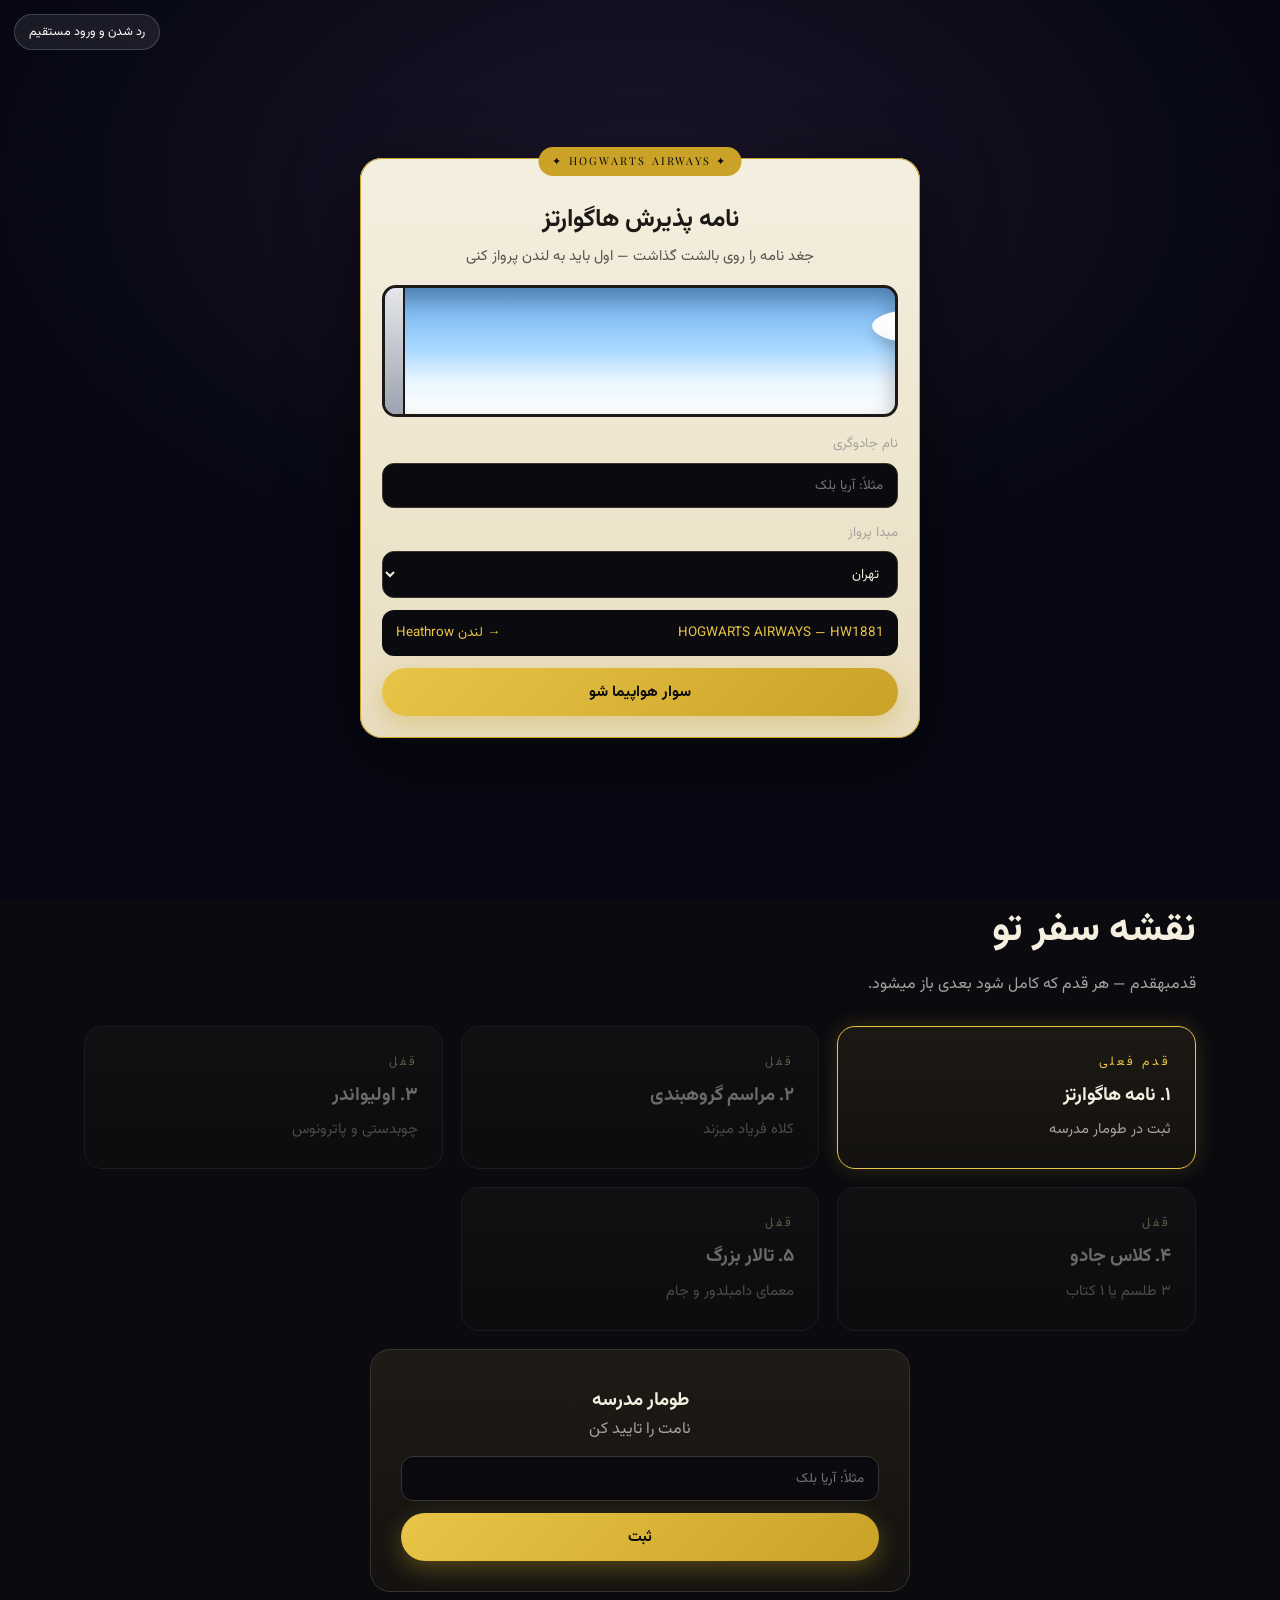
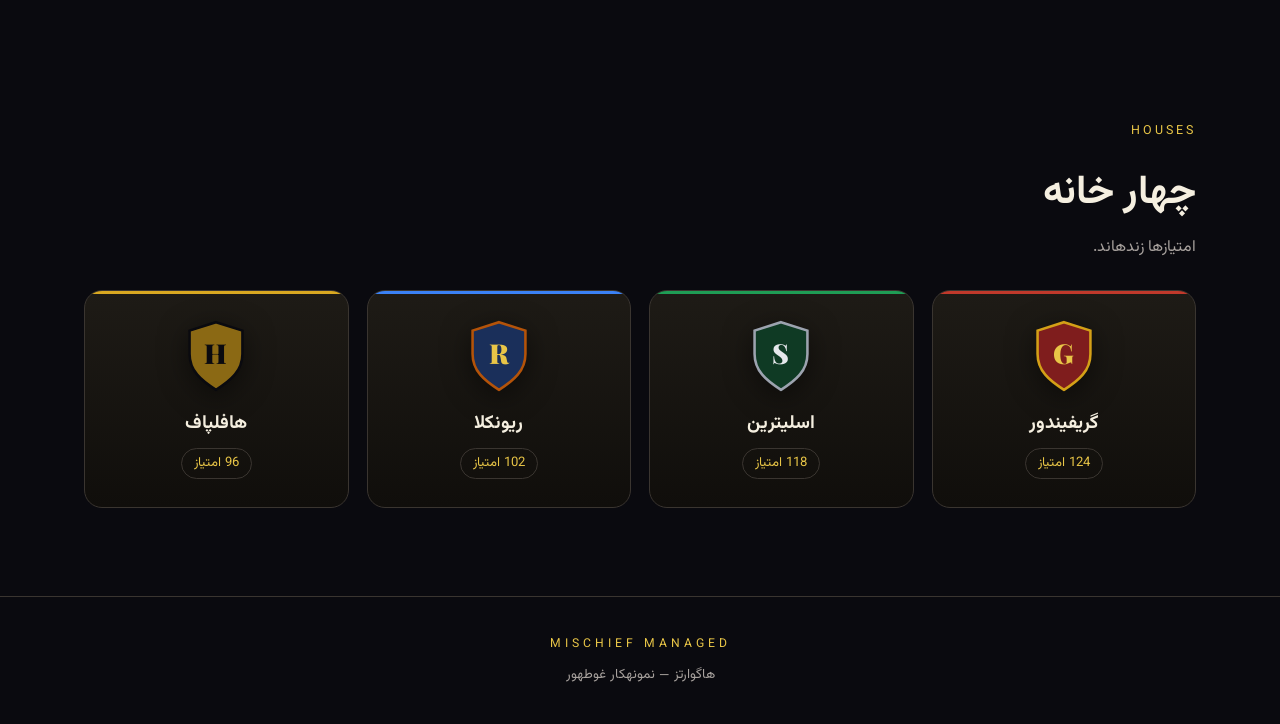
==== index.html @ 1b571aa5 "rebuild from scratch: immersive Hogwarts GSAP cinematic" ====
<!DOCTYPE html>
<html lang="fa" dir="rtl">
<head>
<meta charset="UTF-8">
<meta name="viewport" content="width=device-width, initial-scale=1.0">
<title>هاگوارتز — مدرسه جادوگری آنلاین</title>
<meta name="description" content="از هواپیما تا تالار بزرگ — وارد هاگوارتز شو">
<link rel="stylesheet" href="assets/style.css">
<link rel="preconnect" href="https://fonts.googleapis.com">
<link href="https://fonts.googleapis.com/css2?family=Playfair+Display:wght@500;700;900&family=Vazirmatn:wght@300;400;700;900&display=swap" rel="stylesheet">
<script src="https://cdnjs.cloudflare.com/ajax/libs/gsap/3.12.5/gsap.min.js"></script>
<style>
#onboard{position:fixed;inset:0;z-index:120;background:radial-gradient(ellipse 80% 70% at 50% 20%,#1A1528 0%,#070814 62%);display:flex;align-items:center;justify-content:center;padding:20px;overflow:hidden}
#onboard.done{pointer-events:none}
.scene{display:none;max-width:560px;width:100%;text-align:center}
.scene.on{display:block}
.ticket{position:relative;background:linear-gradient(180deg,#F5EFE0 0%,#E8DDC0 100%);color:#1C1917;border-radius:22px;padding:28px 22px 22px;box-shadow:0 24px 70px rgba(0,0,0,.55),0 0 0 1px #C9A227 inset,0 1px 0 rgba(255,255,255,.6) inset}
.ticket:before{content:'✦ HOGWARTS AIRWAYS ✦';position:absolute;top:-11px;left:50%;transform:translateX(-50%);background:#C9A227;color:#0A0A0F;font-size:.68rem;letter-spacing:2.2px;padding:4px 14px;border-radius:999px;font-family:'Playfair Display',serif;white-space:nowrap}
.scene h2{font-size:1.55rem;color:#1C1917;margin:6px 0 4px;text-align:center}
.scene .sub{color:#57534E;font-size:.92rem;text-align:center;margin-bottom:14px}
.vis-stage{height:132px;border-radius:14px;border:3px solid #1C1917;position:relative;overflow:hidden;margin:14px 0;background:#0A0A0F;box-shadow:inset 0 10px 22px rgba(0,0,0,.28)}
.plane .vis-stage{background:linear-gradient(180deg,#6AA9E9 0%,#A8D8FF 48%,#EAF6FF 74%,#fff 100%)}
.plane .vis-stage:before{content:'';position:absolute;left:0;top:0;bottom:0;width:18px;background:linear-gradient(180deg,#E5E7EB,#9CA3AF);border-right:2px solid #1C1917;z-index:2}
.cloud{position:absolute;background:radial-gradient(ellipse at 30% 28%,#fff 0%,#F9FAFB 58%,#E5E7EB 100%);border-radius:50%;box-shadow:0 6px 14px rgba(0,0,0,.14)}
.london .vis-stage{background:linear-gradient(180deg,#6B7280 0%,#9CA3AF 38%,#4B5563 68%,#1F2937 100%)}
.bigsil{position:absolute;bottom:0;left:50%;transform:translateX(-50%);width:92px;height:78px;background:#1C1917;clip-path:polygon(42% 0,58% 0,58% 28%,72% 28%,72% 100%,28% 100%,28% 28%,42% 28%);opacity:.92}
.street{position:absolute;bottom:0;left:0;right:0;height:18px;background:linear-gradient(90deg,#111827 0 22px,#1F2937 22px 24px);background-size:24px 100%;opacity:.9}
.wall .vis-stage{background:repeating-linear-gradient(0deg,transparent 0 18px,rgba(0,0,0,.16) 18px 20px),repeating-linear-gradient(90deg,#C9A47A 0 38px,#A67C52 38px 40px),linear-gradient(180deg,#8B5A2B,#5A3315)}
.wall .vis-stage:before{content:'PLATFORM 9¾';position:absolute;top:9px;left:50%;transform:translateX(-50%);background:#0A0A0F;color:#E8C547;font-size:.62rem;letter-spacing:2px;padding:3px 10px;border-radius:6px;font-family:'Playfair Display',serif;z-index:2;border:1px solid #3A3530}
.trolley{position:absolute;top:50%;left:28%;transform:translate(-50%,-50%);filter:drop-shadow(0 8px 12px rgba(0,0,0,.35))}
.train .vis-stage{background:linear-gradient(180deg,#A8C49A 0%,#6AA85A 32%,#2D5016 66%,#0F1F0A 100%)}
.train .vis-stage:after{content:'';position:absolute;inset:0;background:linear-gradient(90deg,transparent 0%,rgba(255,255,255,.07) 50%,transparent 100%);background-size:200% 100%;opacity:0}
.lake .vis-stage{background:linear-gradient(180deg,#0B1220 0%,#123055 48%,#050814 100%);display:flex;align-items:end;justify-content:center;padding-bottom:18px}
.castle{font-family:'Playfair Display',serif;letter-spacing:6px;color:#E8C547;text-shadow:0 0 14px #E8C547,0 0 30px rgba(232,197,71,.45);font-size:1.18rem;position:relative;z-index:1}
#skip{position:absolute;top:14px;left:14px;z-index:3;background:rgba(255,255,255,.08);border:1px solid rgba(255,255,255,.18);color:#fff;border-radius:999px;padding:7px 14px;font-family:inherit;font-size:.78rem;cursor:pointer;backdrop-filter:blur(8px)}
.spark{position:absolute;width:5px;height:5px;background:radial-gradient(circle,#fff 0%,#E8C547 55%,transparent 75%);border-radius:50%;pointer-events:none;box-shadow:0 0 10px #E8C547}
.lantern{position:absolute;width:7px;height:11px;background:radial-gradient(ellipse at 50% 28%,#FFF7CC,#E8C547);border-radius:4px;box-shadow:0 0 10px #E8C547,0 0 18px rgba(232,197,71,.6)}
</style>
</head>
<body>
<canvas id="stars"></canvas>
<nav>
<a class="brand" href="index.html"><svg width="20" height="20" viewBox="0 0 24 24"><path fill="#E8C547" d="M13 2 4 14h6l-1 8 9-12h-6l1-8z"/></svg>هاگوارتز</a>
<div class="navlinks">
<a href="index.html" class="on keep">تالار</a><a href="sorting.html">گروهبندی</a><a href="wand.html">چوبدستی</a><a href="characters.html">شخصیتها</a><a href="spells.html">طلسمها</a><a href="books.html">کتابها</a><a href="greathall.html">جام</a><a href="events.html">رویدادها</a>
<span id="meBadge"></span>
</div>
</nav>

<div id="onboard">
<button id="skip">رد شدن و ورود مستقیم</button>

<div class="scene on plane" id="s0">
<div class="ticket">
<h2>نامه پذیرش هاگوارتز</h2>
<p class="sub">جغد نامه را روی بالشت گذاشت — اول باید به لندن پرواز کنی</p>
<div class="vis-stage">
<div class="cloud" data-c style="width:78px;height:32px;top:18px;left:40px"></div>
<div class="cloud" data-c style="width:58px;height:24px;top:58px;left:120px"></div>
<div class="cloud" data-c style="width:96px;height:34px;top:42px;left:220px"></div>
<div class="cloud" data-c style="width:52px;height:20px;top:86px;left:300px"></div>
</div>
<div class="field"><label>نام جادوگری</label><input id="obName" maxlength="30" placeholder="مثلاً: آریا بلک"></div>
<div class="field"><label>مبدا پرواز</label><select id="obCity"><option>تهران</option><option>اصفهان</option><option>مشهد</option><option>تبریز</option><option>شیراز</option><option>دبی</option><option>استانبول</option></select></div>
<div style="background:#0A0A0F;color:#E8C547;border-radius:12px;padding:10px 14px;font-size:.84rem;display:flex;justify-content:space-between;align-items:center;margin-top:8px">
<span>HOGWARTS AIRWAYS — HW1881</span><span id="obRoute">→ لندن Heathrow</span>
</div>
<button class="btn gold" id="b0" style="width:100%;margin-top:12px">سوار هواپیما شو</button>
</div>
</div>

<div class="scene london" id="s1">
<div class="ticket">
<h2>لندن — مه صبحگاهی</h2>
<p class="sub" id="s1sub">تاکسی سیاه از کنار تیمز میگذرد — بیگبن در مه پیداست</p>
<div class="vis-stage">
<div class="bigsil"></div>
<div class="street"></div>
<div style="position:absolute;top:16px;right:18px;width:42px;height:22px;background:rgba(255,255,255,.9);border-radius:4px;border:2px solid #1C1917;display:flex;align-items:center;justify-content:center;font-size:.58rem;color:#1C1917;font-weight:900;letter-spacing:1px">TAXI</div>
</div>
<p style="color:#57534E;font-size:.86rem">راننده: «کینگز کراس؟ ده دقیقه دیگر آنجاییم، قربان.»</p>
<button class="btn gold" id="b1" style="width:100%">رسیدن به ایستگاه کینگز کراس</button>
</div>
</div>

<div class="scene wall" id="s2">
<div class="ticket">
<h2>سکوی نه و سهچهارم</h2>
<p class="sub">دیوار آجری بین سکو ۹ و ۱۰ — فقط بدو، نترس</p>
<div class="vis-stage" id="wallStage">
<div class="trolley" id="trolley"><svg width="62" height="42" viewBox="0 0 62 42"><rect x="8" y="18" width="38" height="14" rx="3" fill="#57534E" stroke="#0A0A0F" stroke-width="1.6"/><circle cx="16" cy="34" r="5" fill="#0A0A0F"/><circle cx="36" cy="34" r="5" fill="#0A0A0F"/><rect x="20" y="8" width="16" height="14" rx="2" fill="#8B5A2B" stroke="#0A0A0F" stroke-width="1.3"/><rect x="24" y="12" width="8" height="6" rx="1" fill="#F5EFE0"/></svg></div>
</div>
<p style="color:#57534E;font-size:.86rem">چشم را ببند — دیوار مثل مه نرم میشود</p>
<button class="btn gold" id="b2" style="width:100%">دویدن و رد شدن</button>
</div>
</div>

<div class="scene train" id="s3">
<div class="ticket">
<h2>هاگوارتز اکسپرس</h2>
<p class="sub">کوپه چوبی، بخار و مزارع انگلیس که تند میگذرند</p>
<div class="vis-stage" id="trainStage">
<div class="hill" data-h style="width:170px;height:66px;left:10px;bottom:0;background:linear-gradient(180deg,#3A6B2A,#1E3A0F);border-radius:50% 50% 0 0;position:absolute"></div>
<div class="hill" data-h style="width:150px;height:58px;left:170px;bottom:0;background:linear-gradient(180deg,#4A7C3A,#2A4F1A);border-radius:50% 50% 0 0;position:absolute"></div>
<div class="hill" data-h style="width:180px;height:62px;left:340px;bottom:0;background:linear-gradient(180deg,#3A6B2A,#1E3A0F);border-radius:50% 50% 0 0;position:absolute"></div>
</div>
<p style="color:#57534E;font-size:.86rem">سوت قطار — «هاگزمید نزدیک است»</p>
<button class="btn gold" id="b3" style="width:100%">پیاده شدن و سوار قایق شدن</button>
</div>
</div>

<div class="scene lake" id="s4">
<div class="ticket">
<h2>دریاچه سیاه</h2>
<p class="sub">قایق بدون پارو میراند — قلعه با هزار پنجره روشن در مه</p>
<div class="vis-stage">
<div class="lantern" style="left:28%;top:18px"></div>
<div class="lantern" style="left:62%;top:26px;animation-delay:.6s"></div>
<div class="lantern" style="left:44%;top:14px;animation-delay:1.1s"></div>
<div class="castle">HOGWARTS</div>
</div>
<p style="color:#57534E;font-size:.86rem" id="s4txt">هاگرید فریاد میزند: «خوش آمدی به هاگوارتز!»</p>
<button class="btn gold" id="b4" style="width:100%">وارد تالار بزرگ شو</button>
</div>
</div>

</div>

<main>
<header class="hero">
<div class="bolt"><svg width="68" height="68" viewBox="0 0 24 24"><path fill="#E8C547" d="M13 2 4 14h6l-1 8 9-12h-6l1-8z"/></svg></div>
<h1 id="typeTitle"></h1>
<p class="sub">از هواپیما تا قطار بخار — نامهات رسیده، جغد منتظر است.</p>
<div class="cta-row" style="display:flex;gap:12px;justify-content:center;flex-wrap:wrap;margin-top:18px"><a class="btn gold" href="sorting.html">مراسم گروهبندی</a><a class="btn ghost" href="greathall.html">تالار بزرگ</a></div>
</header>
<div class="wrap">
<section class="block" id="journey">
<div class="sec-tag rv">YOUR JOURNEY</div>
<h2 class="sec-title rv">نقشه سفر تو</h2>
<p class="sec-desc rv">قدمبهقدم — هر قدم که کامل شود بعدی باز میشود.</p>
<div class="grid g2" id="jmap"></div>
<div class="quizbox" id="regBox" style="margin-top:18px;max-width:540px">
<h3>طومار مدرسه</h3>
<p class="sec-desc" style="margin-bottom:10px">نامت را تایید کن</p>
<div class="field"><input id="regName" maxlength="30" placeholder="مثلاً: آریا بلک"></div>
<button class="btn gold" id="regBtn" style="width:100%">ثبت</button>
</div>
</section>
<section class="block" id="houses">
<div class="sec-tag rv">HOUSES</div>
<h2 class="sec-title rv">چهار خانه</h2>
<p class="sec-desc rv">امتیازها زندهاند.</p>
<div class="grid g4" id="houseGrid"></div>
</section>
</div>
</main>
<footer><div class="en">MISCHIEF MANAGED</div><p style="margin-top:6px">هاگوارتز — نمونهکار غوطهور</p></footer>
<script src="assets/app.js"></script>
<script>
(function(){
  var TT='به هاگوارتز خوش آمدی';
  var te=document.getElementById('typeTitle'),i=0;(function t(){if(i<=TT.length){te.textContent=TT.slice(0,i++);setTimeout(t,70)}})();
  var SHIELDS={gryff:['#7F1D1D','#D4A017','G','#E8C547'],slyth:['#0F3A24','#9CA3AF','S','#E5E7EB'],raven:['#1A2F5A','#B45309','R','#E8C547'],huff:['#8B6914','#0A0A0F','H','#0A0A0F']};
  function shield(k){var s=SHIELDS[k];return '<svg width="68" height="74" viewBox="0 0 64 70"><path d="M32 3 L57 11 V33 C57 49 46 58 32 67 C18 58 7 49 7 33 V11 Z" fill="'+s[0]+'" stroke="'+s[1]+'" stroke-width="2.4"/><text x="32" y="43" text-anchor="middle" font-family="Playfair Display,serif" font-size="26" font-weight="900" fill="'+s[3]+'">'+s[2]+'</text></svg>';}
  function renderHouses(){var g=document.getElementById('houseGrid');if(!g)return;g.innerHTML='';HW.leader().forEach(function(h){var a=document.createElement('a');a.className='door '+h.k+' rv vis';a.href='sorting.html';a.innerHTML='<div class="crest">'+shield(h.k)+'</div><h3 style="margin-top:10px">'+h.n+'</h3><span class="pts">'+h.p+' امتیاز</span>';g.appendChild(a);});}
  function renderJourney(){var m=document.getElementById('jmap');if(!m)return;m.innerHTML='';HW.steps().forEach(function(s,idx){var prev=idx===0||HW.steps()[idx-1].done;var st=s.done?'done':(prev?'now':'lock');var d=document.createElement(s.done||prev?'a':'div');d.className='card jstep '+st+' rv vis';if(s.done||prev)d.href=s.href;var tag=s.done?'کامل شد':(prev?'قدم فعلی':'قفل');d.innerHTML='<div class="sec-tag">'+tag+'</div><h3>'+s.t+'</h3><p>'+s.d+'</p>';m.appendChild(d);});var b=document.getElementById('regBox');if(b) b.style.display=HW.S.name?'none':'';}
  // GSAP immersive animations
  var onboard=document.getElementById('onboard');
  function show(n){document.querySelectorAll('.scene').forEach(function(s){s.classList.remove('on')});var t=document.getElementById('s'+n);if(t){t.classList.add('on');gsap.fromTo(t,{opacity:0,y:14},{opacity:1,y:0,duration:.5,ease:'power3.out'})}}
  function finish(){HW.S.onboarded=true;HW.save();gsap.to(onboard,{opacity:0,duration:.6,ease:'power2.inOut',onComplete:function(){onboard.style.display='none';document.body.style.overflow=''}});HW.toast('به هاگوارتز خوش آمدی!');}
  // plane clouds drifting with GSAP
  function startPlane(){
    var clouds=document.querySelectorAll('[data-c]');
    clouds.forEach(function(c,i){
      var dur=10+Math.random()*8;
      gsap.set(c,{x:500+Math.random()*80});
      gsap.to(c,{x:-140,duration:dur,repeat:-1,ease:'none',delay:i*.7});
      gsap.to(c,{y:'+=4',duration:1.8+Math.random(),yoyo:true,repeat:-1,ease:'sine.inOut',delay:Math.random()});
    });
    gsap.to('#s0 .ticket',{y:-2,duration:2.2,yoyo:true,repeat:-1,ease:'sine.inOut'});
  }
  function startTrain(){
    document.querySelectorAll('[data-h]').forEach(function(h,i){
      gsap.set(h,{x:520});
      gsap.to(h,{x:-220,duration:3.2+i*.4,repeat:-1,ease:'none',delay:i*.5});
    });
  }
  function wallSparks(){
    var stage=document.getElementById('wallStage');
    for(var k=0;k<14;k++){
      var s=document.createElement('div');s.className='spark';
      s.style.left=(30+Math.random()*40)+'%';s.style.top=(38+Math.random()*34)+'%';
      stage.appendChild(s);
      gsap.set(s,{scale:.6,opacity:0});
      gsap.to(s,{opacity:1,duration:.2,delay:k*.06});
      gsap.to(s,{x:(Math.random()-.5)*90,y:(Math.random()-.5)*70,scale:1.6,opacity:0,duration:.9,delay:k*.06+.3,ease:'power2.out',onComplete:(function(el){return function(){el.remove()}})(s)});
    }
  }
  document.getElementById('skip').onclick=finish;
  document.getElementById('obCity').onchange=function(){document.getElementById('obRoute').textContent=this.value+' → لندن Heathrow';};
  document.getElementById('b0').onclick=function(){
    var v=document.getElementById('obName').value.trim();if(v.length<2){HW.toast('نام را بنویس');return}
    HW.S.name=v;HW.save();HW.renderBadge();
    document.getElementById('s1sub').textContent=v+'، مه لندن پیداست — تاکسی منتظر است';
    show(1);
  };
  document.getElementById('b1').onclick=function(){show(2)};
  document.getElementById('b2').onclick=function(){
    var t=document.getElementById('trolley');
    wallSparks();
    gsap.to(t,{x:170,scale:.84,opacity:.12,filter:'blur(2px)',duration:1.1,ease:'power3.in'});
    gsap.to('#s2 .vis-stage',{filter:'brightness(1.4)',duration:.25,yoyo:true,repeat:1});
    setTimeout(function(){show(3);startTrain();},1100);
  };
  document.getElementById('b3').onclick=function(){show(4);gsap.fromTo('.castle',{scale:.92,opacity:0},{scale:1,opacity:1,duration:.8,ease:'back.out(1.4)'})};
  document.getElementById('b4').onclick=function(){finish();};
  document.addEventListener('DOMContentLoaded',function(){
    if(HW.S.onboarded){onboard.style.display='none';}
    else{
      if(HW.S.name) document.getElementById('obName').value=HW.S.name;
      show(0);startPlane();document.body.style.overflow='hidden';
    }
    renderHouses();renderJourney();
    var rb=document.getElementById('regBtn');
    if(rb) rb.onclick=function(){
      var v=document.getElementById('regName').value.trim();if(v.length<2){HW.toast('نام را بنویس');return}
      HW.S.name=v;HW.save();HW.renderBadge();document.getElementById('regBox').style.display='none';renderJourney();HW.toast('ثبت شد');
    };
    // lanterns float
    gsap.to('.lantern',{y:-8,duration:2.6,yoyo:true,repeat:-1,ease:'sine.inOut',stagger:.4});
    gsap.to('.castle',{textShadow:'0 0 18px #fff, 0 0 34px #E8C547',duration:2.8,yoyo:true,repeat:-1,ease:'sine.inOut'});
  });
})();
</script>
</body>
</html>
---- assets/style.css ----
:root{
  --bg:#0A0A0F; --bg2:#141210; --card:#1E1B16; --parchment:#F5EFE0;
  --gold:#C9A227; --gold-lt:#E8C547; --txt:#F5EFE0; --mut:#A8A29E;
  --brd:#3A3530; --stone:#2A2622;
  --gryff:#7F1D1D; --slyth:#0F3A24; --raven:#1A2F5A; --huff:#8B6914;
}
*{margin:0;padding:0;box-sizing:border-box}
html{scroll-behavior:smooth}
body{background:var(--bg);color:var(--txt);font-family:'Vazirmatn',Tahoma,sans-serif;line-height:1.9;overflow-x:hidden}
h1,h2,h3{font-family:'Playfair Display','Vazirmatn',serif}
#stars{position:fixed;inset:0;z-index:0;pointer-events:none}
.wrap{max-width:1160px;margin:0 auto;padding:0 24px;position:relative;z-index:1}
nav{position:fixed;top:0;left:0;right:0;z-index:40;display:flex;justify-content:space-between;align-items:center;padding:12px 22px;background:rgba(10,10,15,.82);backdrop-filter:blur(14px);border-bottom:1px solid var(--brd)}
.brand{display:flex;align-items:center;gap:8px;font-weight:900;color:var(--gold-lt);text-decoration:none;font-size:1.1rem}
.navlinks{display:flex;gap:14px;align-items:center}
.navlinks a{color:var(--txt);text-decoration:none;font-size:.86rem;opacity:.8;transition:.2s}
.navlinks a:hover,.navlinks a.on{color:var(--gold-lt);opacity:1}
#meBadge{font-size:.78rem;color:var(--mut);border:1px solid var(--brd);border-radius:20px;padding:4px 12px}
#meBadge b{color:var(--gold-lt)}
/* hero */
.hero{min-height:88vh;display:flex;flex-direction:column;align-items:center;justify-content:center;text-align:center;padding:110px 20px 60px;position:relative;z-index:1;background:radial-gradient(ellipse 70% 60% at 50% 28%,#1E1B30 0%,transparent 65%)}
.hero h1{font-size:clamp(2.3rem,7vw,5rem);font-weight:900;line-height:1.25;background:linear-gradient(180deg,#fff 18%,var(--gold-lt) 62%,var(--gold) 100%);-webkit-background-clip:text;background-clip:text;color:transparent;margin:10px 0}
.hero .sub{color:var(--mut);max-width:640px}
/* buttons */
.btn{padding:12px 28px;border-radius:999px;font-weight:700;font-family:inherit;cursor:pointer;border:1px solid var(--gold);background:transparent;color:var(--txt);text-decoration:none;display:inline-block;transition:.25s;font-size:.95rem}
.btn.gold{background:linear-gradient(135deg,var(--gold-lt),var(--gold));color:#0A0A0F;border:none;box-shadow:0 8px 24px rgba(201,162,39,.35)}
.btn.gold:hover{transform:translateY(-2px);box-shadow:0 14px 32px rgba(201,162,39,.45)}
.btn.ghost:hover{border-color:var(--gold-lt);color:var(--gold-lt)}
.btn:disabled{opacity:.45;cursor:not-allowed;transform:none}
/* sections */
section.block{padding:64px 0}
.sec-tag{color:var(--gold-lt);font-size:.78rem;letter-spacing:3px}
.sec-title{font-size:clamp(1.6rem,4vw,2.5rem);margin:6px 0 8px}
.sec-desc{color:var(--mut);max-width:660px;margin-bottom:26px}
.grid{display:grid;gap:18px}
.g4{grid-template-columns:repeat(auto-fit,minmax(210px,1fr))}
.g3{grid-template-columns:repeat(auto-fit,minmax(260px,1fr))}
.g2{grid-template-columns:repeat(auto-fit,minmax(300px,1fr))}
.card{background:linear-gradient(180deg,rgba(30,27,22,.95),rgba(20,18,16,.98));border:1px solid var(--brd);border-radius:18px;padding:24px;transition:.3s;position:relative;overflow:hidden}
.card:hover{border-color:var(--gold);transform:translateY(-3px);box-shadow:0 12px 32px rgba(0,0,0,.4)}
.card h3{margin-bottom:6px}
.card p{color:var(--mut);font-size:.92rem}
/* doors */
.door{border-radius:18px;padding:28px 18px;text-align:center;border:1px solid var(--brd);background:linear-gradient(180deg,#1E1B16,#100E0B);position:relative;overflow:hidden;text-decoration:none;color:var(--txt);display:block;transition:.35s}
.door:hover{transform:translateY(-6px) scale(1.02);border-color:var(--gold);box-shadow:0 18px 44px rgba(0,0,0,.55)}
.door:before{content:'';position:absolute;top:0;left:0;right:0;height:3px}
.door.gryff:before{background:#C0392B}.door.slyth:before{background:#1F9D55}.door.raven:before{background:#3B82F6}.door.huff:before{background:#D9A821}
.crest{display:flex;justify-content:center;filter:drop-shadow(0 6px 14px rgba(0,0,0,.5))}
.pts{margin-top:10px;display:inline-block;font-size:.82rem;color:var(--gold-lt);border:1px solid var(--brd);border-radius:20px;padding:2px 12px}
/* quiz */
.quizbox{background:linear-gradient(180deg,#1E1B16,#141210);border:1px solid var(--brd);border-radius:20px;padding:30px;max-width:640px;margin:0 auto;text-align:center}
.opts{display:grid;gap:10px;margin-top:18px}
.opt{padding:12px;border-radius:12px;border:1px solid var(--brd);background:#0A0A0F;color:var(--txt);font-family:inherit;cursor:pointer;transition:.2s}
.opt:hover{border-color:var(--gold);background:#1E1B16}
.qres{margin-top:16px;color:var(--gold-lt);font-weight:700;min-height:1.8rem;line-height:1.8}
.bar{height:7px;background:#1A1816;border-radius:6px;overflow:hidden;margin-top:12px}
.bar i{display:block;height:100%;background:linear-gradient(90deg,var(--gold),var(--gold-lt));transition:width .4s}
/* fields */
.field{margin-bottom:12px;text-align:right}
.field label{display:block;font-size:.84rem;color:var(--mut);margin-bottom:6px}
.field input,.field select{width:100%;padding:11px 14px;border-radius:12px;border:1px solid var(--brd);background:#0A0A0F;color:var(--txt);font-family:inherit}
.field input:focus,.field select:focus{outline:none;border-color:var(--gold)}
/* toasts */
#toasts{position:fixed;bottom:20px;left:50%;transform:translateX(-50%);z-index:130;display:flex;flex-direction:column;gap:8px;align-items:center}
.toast{background:#1E1B16;border:1px solid var(--gold);color:var(--txt);border-radius:12px;padding:10px 18px;font-size:.88rem;box-shadow:0 10px 30px rgba(0,0,0,.5);animation:tin .3s}
@keyframes tin{from{opacity:0;transform:translateY(8px)}}
.rv{opacity:0;transform:translateY(28px);transition:.7s cubic-bezier(.2,.7,.3,1)}
.rv.vis{opacity:1;transform:none}
#flash{position:fixed;inset:0;pointer-events:none;z-index:90;opacity:0;background:radial-gradient(circle at 50% 45%,rgba(232,197,71,.5),transparent 60%);transition:opacity .18s}
#flash.go{opacity:1}
.jstep{text-decoration:none;color:var(--txt);display:block}
.jstep.done{border-color:var(--gold)}
.jstep.now{border-color:var(--gold-lt);box-shadow:0 0 22px rgba(201,162,39,.22)}
.jstep.lock{opacity:.42;filter:grayscale(.6)}
footer{border-top:1px solid var(--brd);text-align:center;padding:36px 20px;color:var(--mut);font-size:.84rem;position:relative;z-index:1;margin-top:24px}
footer .en{color:var(--gold-lt);letter-spacing:4px;font-size:.76rem}
@media(max-width:720px){.navlinks a:not(.keep){display:none}.hero h1{font-size:2.1rem}}
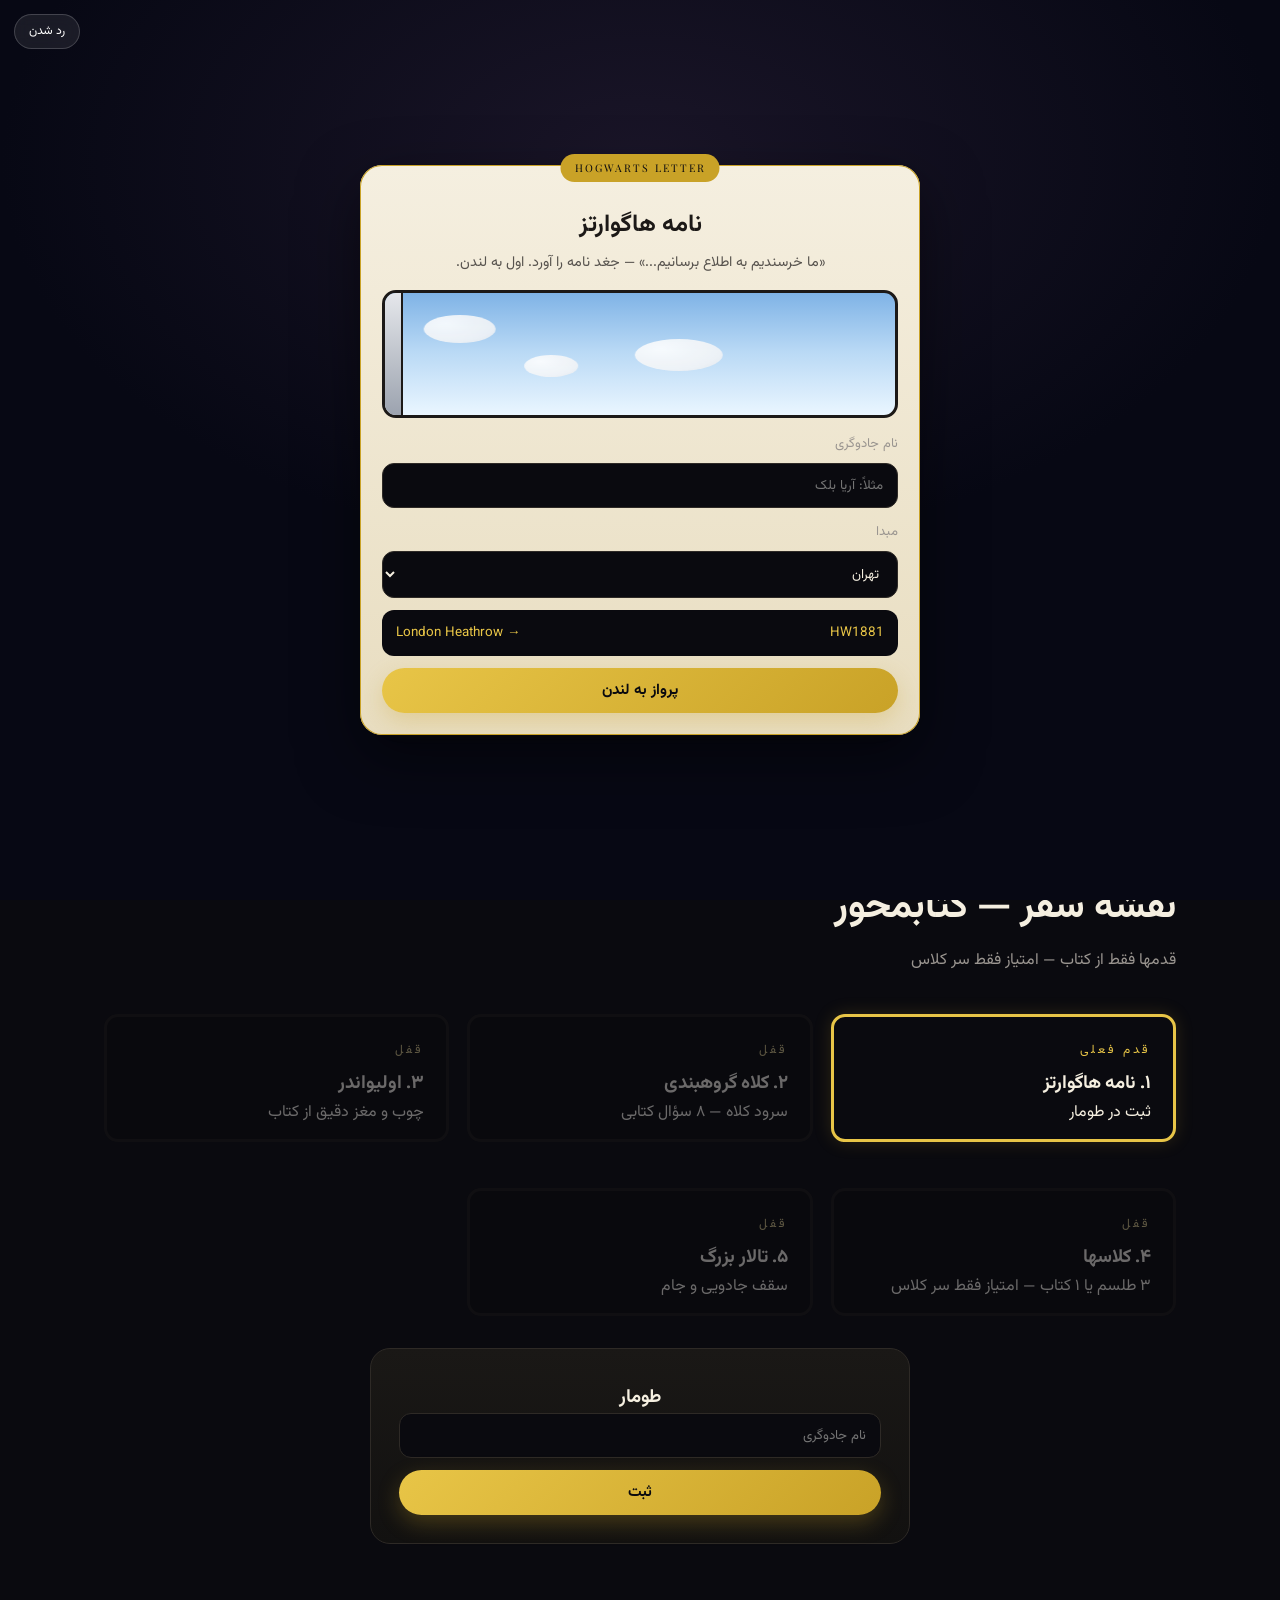
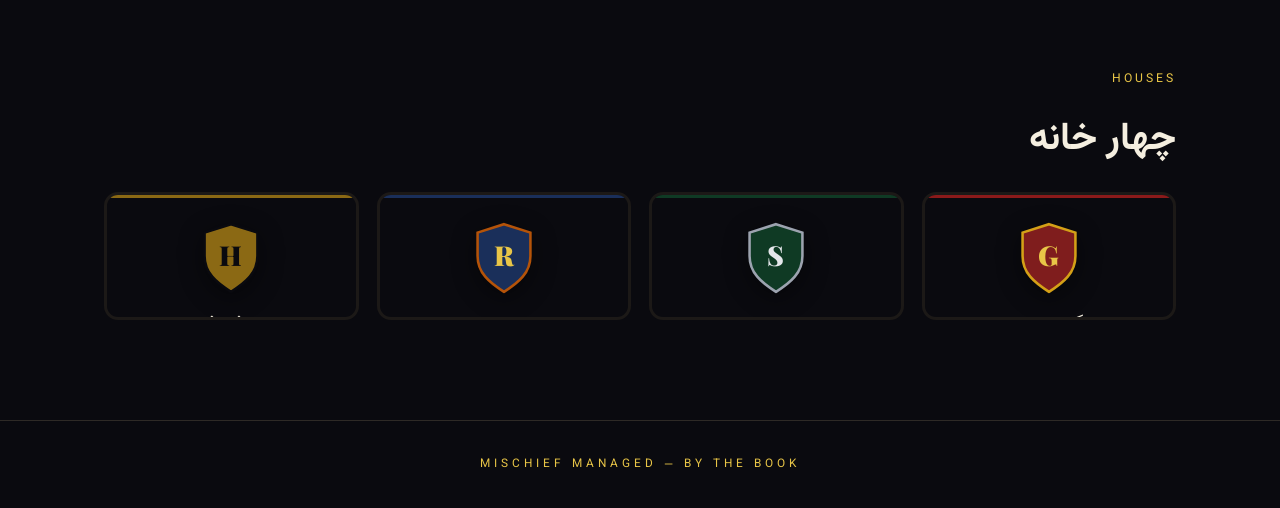
==== commit 5381a9de: "book-accurate rebuild v3 subtle airplane kept" ====
--- a/index.html
+++ b/index.html
@@ -3,38 +3,35 @@
 <head>
 <meta charset="UTF-8">
 <meta name="viewport" content="width=device-width, initial-scale=1.0">
-<title>هاگوارتز — مدرسه جادوگری آنلاین</title>
-<meta name="description" content="از هواپیما تا تالار بزرگ — وارد هاگوارتز شو">
+<title>هاگوارتز — مدرسه جادوگری</title>
+<meta name="description" content="از هواپیما تا هاگوارتز — دقیق بر اساس هفت کتاب">
 <link rel="stylesheet" href="assets/style.css">
 <link rel="preconnect" href="https://fonts.googleapis.com">
 <link href="https://fonts.googleapis.com/css2?family=Playfair+Display:wght@500;700;900&family=Vazirmatn:wght@300;400;700;900&display=swap" rel="stylesheet">
 <script src="https://cdnjs.cloudflare.com/ajax/libs/gsap/3.12.5/gsap.min.js"></script>
 <style>
-#onboard{position:fixed;inset:0;z-index:120;background:radial-gradient(ellipse 80% 70% at 50% 20%,#1A1528 0%,#070814 62%);display:flex;align-items:center;justify-content:center;padding:20px;overflow:hidden}
+#onboard{position:fixed;inset:0;z-index:120;background:radial-gradient(ellipse 78% 68% at 50% 18%,#1A1528 0%,#070814 64%);display:flex;align-items:center;justify-content:center;padding:20px;overflow:hidden}
 #onboard.done{pointer-events:none}
 .scene{display:none;max-width:560px;width:100%;text-align:center}
 .scene.on{display:block}
-.ticket{position:relative;background:linear-gradient(180deg,#F5EFE0 0%,#E8DDC0 100%);color:#1C1917;border-radius:22px;padding:28px 22px 22px;box-shadow:0 24px 70px rgba(0,0,0,.55),0 0 0 1px #C9A227 inset,0 1px 0 rgba(255,255,255,.6) inset}
-.ticket:before{content:'✦ HOGWARTS AIRWAYS ✦';position:absolute;top:-11px;left:50%;transform:translateX(-50%);background:#C9A227;color:#0A0A0F;font-size:.68rem;letter-spacing:2.2px;padding:4px 14px;border-radius:999px;font-family:'Playfair Display',serif;white-space:nowrap}
-.scene h2{font-size:1.55rem;color:#1C1917;margin:6px 0 4px;text-align:center}
-.scene .sub{color:#57534E;font-size:.92rem;text-align:center;margin-bottom:14px}
-.vis-stage{height:132px;border-radius:14px;border:3px solid #1C1917;position:relative;overflow:hidden;margin:14px 0;background:#0A0A0F;box-shadow:inset 0 10px 22px rgba(0,0,0,.28)}
-.plane .vis-stage{background:linear-gradient(180deg,#6AA9E9 0%,#A8D8FF 48%,#EAF6FF 74%,#fff 100%)}
-.plane .vis-stage:before{content:'';position:absolute;left:0;top:0;bottom:0;width:18px;background:linear-gradient(180deg,#E5E7EB,#9CA3AF);border-right:2px solid #1C1917;z-index:2}
-.cloud{position:absolute;background:radial-gradient(ellipse at 30% 28%,#fff 0%,#F9FAFB 58%,#E5E7EB 100%);border-radius:50%;box-shadow:0 6px 14px rgba(0,0,0,.14)}
-.london .vis-stage{background:linear-gradient(180deg,#6B7280 0%,#9CA3AF 38%,#4B5563 68%,#1F2937 100%)}
-.bigsil{position:absolute;bottom:0;left:50%;transform:translateX(-50%);width:92px;height:78px;background:#1C1917;clip-path:polygon(42% 0,58% 0,58% 28%,72% 28%,72% 100%,28% 100%,28% 28%,42% 28%);opacity:.92}
-.street{position:absolute;bottom:0;left:0;right:0;height:18px;background:linear-gradient(90deg,#111827 0 22px,#1F2937 22px 24px);background-size:24px 100%;opacity:.9}
-.wall .vis-stage{background:repeating-linear-gradient(0deg,transparent 0 18px,rgba(0,0,0,.16) 18px 20px),repeating-linear-gradient(90deg,#C9A47A 0 38px,#A67C52 38px 40px),linear-gradient(180deg,#8B5A2B,#5A3315)}
-.wall .vis-stage:before{content:'PLATFORM 9¾';position:absolute;top:9px;left:50%;transform:translateX(-50%);background:#0A0A0F;color:#E8C547;font-size:.62rem;letter-spacing:2px;padding:3px 10px;border-radius:6px;font-family:'Playfair Display',serif;z-index:2;border:1px solid #3A3530}
-.trolley{position:absolute;top:50%;left:28%;transform:translate(-50%,-50%);filter:drop-shadow(0 8px 12px rgba(0,0,0,.35))}
-.train .vis-stage{background:linear-gradient(180deg,#A8C49A 0%,#6AA85A 32%,#2D5016 66%,#0F1F0A 100%)}
-.train .vis-stage:after{content:'';position:absolute;inset:0;background:linear-gradient(90deg,transparent 0%,rgba(255,255,255,.07) 50%,transparent 100%);background-size:200% 100%;opacity:0}
-.lake .vis-stage{background:linear-gradient(180deg,#0B1220 0%,#123055 48%,#050814 100%);display:flex;align-items:end;justify-content:center;padding-bottom:18px}
-.castle{font-family:'Playfair Display',serif;letter-spacing:6px;color:#E8C547;text-shadow:0 0 14px #E8C547,0 0 30px rgba(232,197,71,.45);font-size:1.18rem;position:relative;z-index:1}
-#skip{position:absolute;top:14px;left:14px;z-index:3;background:rgba(255,255,255,.08);border:1px solid rgba(255,255,255,.18);color:#fff;border-radius:999px;padding:7px 14px;font-family:inherit;font-size:.78rem;cursor:pointer;backdrop-filter:blur(8px)}
-.spark{position:absolute;width:5px;height:5px;background:radial-gradient(circle,#fff 0%,#E8C547 55%,transparent 75%);border-radius:50%;pointer-events:none;box-shadow:0 0 10px #E8C547}
-.lantern{position:absolute;width:7px;height:11px;background:radial-gradient(ellipse at 50% 28%,#FFF7CC,#E8C547);border-radius:4px;box-shadow:0 0 10px #E8C547,0 0 18px rgba(232,197,71,.6)}
+.ticket{position:relative;background:linear-gradient(180deg,#F5EFE0 0%,#E8DDC0 100%);color:#1C1917;border-radius:22px;padding:28px 22px 22px;box-shadow:0 22px 60px rgba(0,0,0,.5),0 0 0 1px #C9A227 inset}
+.ticket:before{content:'HOGWARTS LETTER';position:absolute;top:-11px;left:50%;transform:translateX(-50%);background:#C9A227;color:#0A0A0F;font-size:.66rem;letter-spacing:2px;padding:4px 14px;border-radius:999px;font-family:'Playfair Display',serif}
+.scene h2{font-size:1.5rem;color:#1C1917;margin:6px 0 4px}
+.scene .sub{color:#57534E;font-size:.9rem;margin-bottom:14px;text-align:center}
+.vis{height:128px;border-radius:14px;border:3px solid #1C1917;position:relative;overflow:hidden;margin:14px 0;background:#0A0A0F}
+.plane .vis{background:linear-gradient(180deg,#7FB3E6 0%,#B9D9F5 48%,#EAF6FF 100%)}
+.plane .vis:before{content:'';position:absolute;left:0;top:0;bottom:0;width:16px;background:linear-gradient(180deg,#E5E7EB,#9CA3AF);border-right:2px solid #1C1917;z-index:2}
+.cloud{position:absolute;background:radial-gradient(ellipse at 30% 30%,#fff 0%,#F3F4F6 70%,#E5E7EB 100%);border-radius:50%;opacity:.88}
+.wall .vis{background:repeating-linear-gradient(0deg,transparent 0 18px,rgba(0,0,0,.14) 18px 20px),repeating-linear-gradient(90deg,#C9A47A 0 38px,#A67C52 38px 40px),linear-gradient(180deg,#8B5A2B,#5A3315)}
+.wall .vis:before{content:'PLATFORM 9¾';position:absolute;top:9px;left:50%;transform:translateX(-50%);background:#0A0A0F;color:#E8C547;font-size:.6rem;letter-spacing:2px;padding:3px 10px;border-radius:6px;font-family:'Playfair Display',serif;z-index:2;border:1px solid #2E2A26}
+.trolley{position:absolute;top:50%;left:30%;transform:translate(-50%,-50%)}
+.train .vis{background:linear-gradient(180deg,#A8C49A 0%,#6E9E5D 36%,#2D5016 70%,#0F1F0A 100%)}
+.lake .vis{background:linear-gradient(180deg,#0B1220 0%,#123055 52%,#050814 100%);display:flex;align-items:end;justify-content:center;padding-bottom:18px}
+.castle{font-family:'Playfair Display',serif;letter-spacing:6px;color:#E8C547;text-shadow:0 0 14px #E8C547;font-size:1.16rem;position:relative;z-index:1}
+#skip{position:absolute;top:14px;left:14px;z-index:3;background:rgba(255,255,255,.08);border:1px solid rgba(255,255,255,.18);color:#fff;border-radius:999px;padding:7px 14px;font-family:inherit;font-size:.76rem;cursor:pointer;backdrop-filter:blur(8px)}
+.spark{position:absolute;width:4px;height:4px;background:radial-gradient(circle,#fff 0%,#E8C547 60%,transparent 75%);border-radius:50%;pointer-events:none}
+.lantern{position:absolute;width:6px;height:10px;background:radial-gradient(ellipse at 50% 30%,#FFF7CC,#E8C547);border-radius:4px;box-shadow:0 0 8px #E8C547}
+@media(prefers-reduced-motion:reduce){.cloud,.trolley{animation:none!important;transition:none!important}}
 </style>
 </head>
 <body>
@@ -48,78 +45,56 @@
 </nav>
 
 <div id="onboard">
-<button id="skip">رد شدن و ورود مستقیم</button>
+<button id="skip">رد شدن</button>
 
 <div class="scene on plane" id="s0">
 <div class="ticket">
-<h2>نامه پذیرش هاگوارتز</h2>
-<p class="sub">جغد نامه را روی بالشت گذاشت — اول باید به لندن پرواز کنی</p>
-<div class="vis-stage">
-<div class="cloud" data-c style="width:78px;height:32px;top:18px;left:40px"></div>
-<div class="cloud" data-c style="width:58px;height:24px;top:58px;left:120px"></div>
-<div class="cloud" data-c style="width:96px;height:34px;top:42px;left:220px"></div>
-<div class="cloud" data-c style="width:52px;height:20px;top:86px;left:300px"></div>
-</div>
+<h2>نامه هاگوارتز</h2>
+<p class="sub">«ما خرسندیم به اطلاع برسانیم...» — جغد نامه را آورد. اول به لندن.</p>
+<div class="vis"><div class="cloud" data-c style="width:72px;height:28px;top:22px;left:40px"></div><div class="cloud" data-c style="width:54px;height:22px;top:62px;left:140px"></div><div class="cloud" data-c style="width:88px;height:32px;top:46px;left:250px"></div></div>
 <div class="field"><label>نام جادوگری</label><input id="obName" maxlength="30" placeholder="مثلاً: آریا بلک"></div>
-<div class="field"><label>مبدا پرواز</label><select id="obCity"><option>تهران</option><option>اصفهان</option><option>مشهد</option><option>تبریز</option><option>شیراز</option><option>دبی</option><option>استانبول</option></select></div>
-<div style="background:#0A0A0F;color:#E8C547;border-radius:12px;padding:10px 14px;font-size:.84rem;display:flex;justify-content:space-between;align-items:center;margin-top:8px">
-<span>HOGWARTS AIRWAYS — HW1881</span><span id="obRoute">→ لندن Heathrow</span>
-</div>
-<button class="btn gold" id="b0" style="width:100%;margin-top:12px">سوار هواپیما شو</button>
+<div class="field"><label>مبدا</label><select id="obCity"><option>تهران</option><option>اصفهان</option><option>مشهد</option><option>تبریز</option><option>شیراز</option><option>دبی</option><option>استانبول</option></select></div>
+<div style="background:#0A0A0F;color:#E8C547;border-radius:12px;padding:10px 14px;font-size:.84rem;display:flex;justify-content:space-between;margin-top:8px"><span>HW1881</span><span id="obRoute">→ London Heathrow</span></div>
+<button class="btn gold" id="b0" style="width:100%;margin-top:12px">پرواز به لندن</button>
 </div>
 </div>
 
-<div class="scene london" id="s1">
+<div class="scene" id="s1">
 <div class="ticket">
-<h2>لندن — مه صبحگاهی</h2>
-<p class="sub" id="s1sub">تاکسی سیاه از کنار تیمز میگذرد — بیگبن در مه پیداست</p>
-<div class="vis-stage">
-<div class="bigsil"></div>
-<div class="street"></div>
-<div style="position:absolute;top:16px;right:18px;width:42px;height:22px;background:rgba(255,255,255,.9);border-radius:4px;border:2px solid #1C1917;display:flex;align-items:center;justify-content:center;font-size:.58rem;color:#1C1917;font-weight:900;letter-spacing:1px">TAXI</div>
-</div>
-<p style="color:#57534E;font-size:.86rem">راننده: «کینگز کراس؟ ده دقیقه دیگر آنجاییم، قربان.»</p>
-<button class="btn gold" id="b1" style="width:100%">رسیدن به ایستگاه کینگز کراس</button>
+<h2>هیترو — لندن</h2>
+<p class="sub" id="s1sub">مه رقیق، تاکسی سیاه و بیگبن دور دست</p>
+<div class="vis" style="background:linear-gradient(180deg,#8A9098 0%,#B8BDC4 46%,#6B7280 100%);display:flex;align-items:end;justify-content:center"><div style="width:70px;height:70px;background:#0A0A0F;clip-path:polygon(42% 0,58% 0,58% 30%,70% 30%,70% 100%,30% 100%,30% 30%,42% 30%);opacity:.9;margin-bottom:18px"></div></div>
+<p style="color:#57534E;font-size:.86rem">راننده: «کینگز کراس — ده دقیقه»</p>
+<button class="btn gold" id="b1" style="width:100%">به ایستگاه</button>
 </div>
 </div>
 
 <div class="scene wall" id="s2">
 <div class="ticket">
 <h2>سکوی نه و سهچهارم</h2>
-<p class="sub">دیوار آجری بین سکو ۹ و ۱۰ — فقط بدو، نترس</p>
-<div class="vis-stage" id="wallStage">
-<div class="trolley" id="trolley"><svg width="62" height="42" viewBox="0 0 62 42"><rect x="8" y="18" width="38" height="14" rx="3" fill="#57534E" stroke="#0A0A0F" stroke-width="1.6"/><circle cx="16" cy="34" r="5" fill="#0A0A0F"/><circle cx="36" cy="34" r="5" fill="#0A0A0F"/><rect x="20" y="8" width="16" height="14" rx="2" fill="#8B5A2B" stroke="#0A0A0F" stroke-width="1.3"/><rect x="24" y="12" width="8" height="6" rx="1" fill="#F5EFE0"/></svg></div>
-</div>
-<p style="color:#57534E;font-size:.86rem">چشم را ببند — دیوار مثل مه نرم میشود</p>
-<button class="btn gold" id="b2" style="width:100%">دویدن و رد شدن</button>
+<p class="sub">دیوار بین سکو ۹ و ۱۰ — کتاب اول، فصل ششم: باید بدوی</p>
+<div class="vis" id="wallStage"><div class="trolley" id="trolley"><svg width="60" height="40" viewBox="0 0 60 40"><rect x="8" y="18" width="36" height="14" rx="3" fill="#57534E" stroke="#0A0A0F" stroke-width="1.5"/><circle cx="16" cy="34" r="4.5" fill="#0A0A0F"/><circle cx="34" cy="34" r="4.5" fill="#0A0A0F"/><rect x="20" y="8" width="15" height="14" rx="2" fill="#8B5A2B" stroke="#0A0A0F" stroke-width="1.2"/></svg></div></div>
+<p style="color:#57534E;font-size:.86rem">چشم ببند و بدو — مثل هری و رون</p>
+<button class="btn gold" id="b2" style="width:100%">رد شدن از دیوار</button>
 </div>
 </div>
 
 <div class="scene train" id="s3">
 <div class="ticket">
-<h2>هاگوارتز اکسپرس</h2>
-<p class="sub">کوپه چوبی، بخار و مزارع انگلیس که تند میگذرند</p>
-<div class="vis-stage" id="trainStage">
-<div class="hill" data-h style="width:170px;height:66px;left:10px;bottom:0;background:linear-gradient(180deg,#3A6B2A,#1E3A0F);border-radius:50% 50% 0 0;position:absolute"></div>
-<div class="hill" data-h style="width:150px;height:58px;left:170px;bottom:0;background:linear-gradient(180deg,#4A7C3A,#2A4F1A);border-radius:50% 50% 0 0;position:absolute"></div>
-<div class="hill" data-h style="width:180px;height:62px;left:340px;bottom:0;background:linear-gradient(180deg,#3A6B2A,#1E3A0F);border-radius:50% 50% 0 0;position:absolute"></div>
-</div>
-<p style="color:#57534E;font-size:.86rem">سوت قطار — «هاگزمید نزدیک است»</p>
-<button class="btn gold" id="b3" style="width:100%">پیاده شدن و سوار قایق شدن</button>
+<h2>هاگوارتز اکسپرس — ۱۱:۰۰</h2>
+<p class="sub">قطار بخار قرمز، کوپهها و جعبه شکلات قورباغهای</p>
+<div class="vis" id="trainStage"><div style="position:absolute;bottom:0;left:0;right:0;height:36px;background:linear-gradient(180deg,#2D5016,#0F1F0A)"></div></div>
+<p style="color:#57534E;font-size:.86rem">«چند دقیقه تا هاگزمید»</p>
+<button class="btn gold" id="b3" style="width:100%">پیاده شدن</button>
 </div>
 </div>
 
 <div class="scene lake" id="s4">
 <div class="ticket">
 <h2>دریاچه سیاه</h2>
-<p class="sub">قایق بدون پارو میراند — قلعه با هزار پنجره روشن در مه</p>
-<div class="vis-stage">
-<div class="lantern" style="left:28%;top:18px"></div>
-<div class="lantern" style="left:62%;top:26px;animation-delay:.6s"></div>
-<div class="lantern" style="left:44%;top:14px;animation-delay:1.1s"></div>
-<div class="castle">HOGWARTS</div>
-</div>
-<p style="color:#57534E;font-size:.86rem" id="s4txt">هاگرید فریاد میزند: «خوش آمدی به هاگوارتز!»</p>
+<p class="sub">کتاب اول: قایقها خودشان میرانند — قلعه با پنجرههای روشن</p>
+<div class="vis"><div class="lantern" style="left:30%;top:22px"></div><div class="lantern" style="left:62%;top:30px"></div><div class="castle">HOGWARTS</div></div>
+<p style="color:#57534E;font-size:.86rem" id="s4txt">هاگرید: «نگاه کنید — اولین نگاه به هاگوارتز»</p>
 <button class="btn gold" id="b4" style="width:100%">وارد تالار بزرگ شو</button>
 </div>
 </div>
@@ -128,107 +103,59 @@
 
 <main>
 <header class="hero">
-<div class="bolt"><svg width="68" height="68" viewBox="0 0 24 24"><path fill="#E8C547" d="M13 2 4 14h6l-1 8 9-12h-6l1-8z"/></svg></div>
+<div style="opacity:.9"><svg width="64" height="64" viewBox="0 0 24 24"><path fill="#E8C547" d="M13 2 4 14h6l-1 8 9-12h-6l1-8z"/></svg></div>
 <h1 id="typeTitle"></h1>
-<p class="sub">از هواپیما تا قطار بخار — نامهات رسیده، جغد منتظر است.</p>
-<div class="cta-row" style="display:flex;gap:12px;justify-content:center;flex-wrap:wrap;margin-top:18px"><a class="btn gold" href="sorting.html">مراسم گروهبندی</a><a class="btn ghost" href="greathall.html">تالار بزرگ</a></div>
+<p class="sub">هفت کتاب — دقیق، کتابمحور، بدون چیز من درآوردی.</p>
+<div style="display:flex;gap:12px;justify-content:center;flex-wrap:wrap;margin-top:18px"><a class="btn gold" href="sorting.html">کلاه گروهبندی</a><a class="btn ghost" href="greathall.html">تالار بزرگ</a></div>
 </header>
 <div class="wrap">
 <section class="block" id="journey">
-<div class="sec-tag rv">YOUR JOURNEY</div>
-<h2 class="sec-title rv">نقشه سفر تو</h2>
-<p class="sec-desc rv">قدمبهقدم — هر قدم که کامل شود بعدی باز میشود.</p>
+<div class="sec-tag">YOUR JOURNEY</div><h2 class="sec-title">نقشه سفر — کتابمحور</h2><p class="sec-desc">قدمها فقط از کتاب — امتیاز فقط سر کلاس</p>
 <div class="grid g2" id="jmap"></div>
-<div class="quizbox" id="regBox" style="margin-top:18px;max-width:540px">
-<h3>طومار مدرسه</h3>
-<p class="sec-desc" style="margin-bottom:10px">نامت را تایید کن</p>
-<div class="field"><input id="regName" maxlength="30" placeholder="مثلاً: آریا بلک"></div>
-<button class="btn gold" id="regBtn" style="width:100%">ثبت</button>
-</div>
+<div class="quizbox" id="regBox" style="margin-top:18px;max-width:540px"><h3>طومار</h3><div class="field"><input id="regName" maxlength="30" placeholder="نام جادوگری"></div><button class="btn gold" id="regBtn" style="width:100%">ثبت</button></div>
 </section>
-<section class="block" id="houses">
-<div class="sec-tag rv">HOUSES</div>
-<h2 class="sec-title rv">چهار خانه</h2>
-<p class="sec-desc rv">امتیازها زندهاند.</p>
-<div class="grid g4" id="houseGrid"></div>
-</section>
+<section class="block" id="houses"><div class="sec-tag">HOUSES</div><h2 class="sec-title">چهار خانه</h2><div class="grid g4" id="houseGrid"></div></section>
 </div>
 </main>
-<footer><div class="en">MISCHIEF MANAGED</div><p style="margin-top:6px">هاگوارتز — نمونهکار غوطهور</p></footer>
+<footer><div class="en">MISCHIEF MANAGED — BY THE BOOK</div></footer>
 <script src="assets/app.js"></script>
 <script>
 (function(){
-  var TT='به هاگوارتز خوش آمدی';
-  var te=document.getElementById('typeTitle'),i=0;(function t(){if(i<=TT.length){te.textContent=TT.slice(0,i++);setTimeout(t,70)}})();
-  var SHIELDS={gryff:['#7F1D1D','#D4A017','G','#E8C547'],slyth:['#0F3A24','#9CA3AF','S','#E5E7EB'],raven:['#1A2F5A','#B45309','R','#E8C547'],huff:['#8B6914','#0A0A0F','H','#0A0A0F']};
-  function shield(k){var s=SHIELDS[k];return '<svg width="68" height="74" viewBox="0 0 64 70"><path d="M32 3 L57 11 V33 C57 49 46 58 32 67 C18 58 7 49 7 33 V11 Z" fill="'+s[0]+'" stroke="'+s[1]+'" stroke-width="2.4"/><text x="32" y="43" text-anchor="middle" font-family="Playfair Display,serif" font-size="26" font-weight="900" fill="'+s[3]+'">'+s[2]+'</text></svg>';}
+  var TT='هاگوارتز — دقیق از روی کتاب';var te=document.getElementById('typeTitle'),i=0;(function t(){if(i<=TT.length){te.textContent=TT.slice(0,i++);setTimeout(t,70)}})();
+  var SH={gryff:['#7F1D1D','#D4A017','G','#E8C547'],slyth:['#0F3A24','#9CA3AF','S','#E5E7EB'],raven:['#1A2F5A','#B45309','R','#E8C547'],huff:['#8B6914','#0A0A0F','H','#0A0A0F']};
+  function shield(k){var s=SH[k];return '<svg width="68" height="74" viewBox="0 0 64 70"><path d="M32 3 L57 11 V33 C57 49 46 58 32 67 C18 58 7 49 7 33 V11 Z" fill="'+s[0]+'" stroke="'+s[1]+'" stroke-width="2.4"/><text x="32" y="43" text-anchor="middle" font-family="Playfair Display,serif" font-size="26" font-weight="900" fill="'+s[3]+'">'+s[2]+'</text></svg>';}
   function renderHouses(){var g=document.getElementById('houseGrid');if(!g)return;g.innerHTML='';HW.leader().forEach(function(h){var a=document.createElement('a');a.className='door '+h.k+' rv vis';a.href='sorting.html';a.innerHTML='<div class="crest">'+shield(h.k)+'</div><h3 style="margin-top:10px">'+h.n+'</h3><span class="pts">'+h.p+' امتیاز</span>';g.appendChild(a);});}
   function renderJourney(){var m=document.getElementById('jmap');if(!m)return;m.innerHTML='';HW.steps().forEach(function(s,idx){var prev=idx===0||HW.steps()[idx-1].done;var st=s.done?'done':(prev?'now':'lock');var d=document.createElement(s.done||prev?'a':'div');d.className='card jstep '+st+' rv vis';if(s.done||prev)d.href=s.href;var tag=s.done?'کامل شد':(prev?'قدم فعلی':'قفل');d.innerHTML='<div class="sec-tag">'+tag+'</div><h3>'+s.t+'</h3><p>'+s.d+'</p>';m.appendChild(d);});var b=document.getElementById('regBox');if(b) b.style.display=HW.S.name?'none':'';}
-  // GSAP immersive animations
   var onboard=document.getElementById('onboard');
-  function show(n){document.querySelectorAll('.scene').forEach(function(s){s.classList.remove('on')});var t=document.getElementById('s'+n);if(t){t.classList.add('on');gsap.fromTo(t,{opacity:0,y:14},{opacity:1,y:0,duration:.5,ease:'power3.out'})}}
-  function finish(){HW.S.onboarded=true;HW.save();gsap.to(onboard,{opacity:0,duration:.6,ease:'power2.inOut',onComplete:function(){onboard.style.display='none';document.body.style.overflow=''}});HW.toast('به هاگوارتز خوش آمدی!');}
-  // plane clouds drifting with GSAP
+  function show(n){document.querySelectorAll('.scene').forEach(function(s){s.classList.remove('on')});var t=document.getElementById('s'+n);if(t){t.classList.add('on');gsap.fromTo(t,{opacity:0,y:10},{opacity:1,y:0,duration:.45,ease:'power2.out'})}}
+  function finish(){HW.S.onboarded=true;HW.save();gsap.to(onboard,{opacity:0,duration:.5,onComplete:function(){onboard.style.display='none';document.body.style.overflow=''}});HW.toast('خوش آمدی به هاگوارتز');}
+  // subtle animations only
   function startPlane(){
-    var clouds=document.querySelectorAll('[data-c]');
-    clouds.forEach(function(c,i){
-      var dur=10+Math.random()*8;
-      gsap.set(c,{x:500+Math.random()*80});
-      gsap.to(c,{x:-140,duration:dur,repeat:-1,ease:'none',delay:i*.7});
-      gsap.to(c,{y:'+=4',duration:1.8+Math.random(),yoyo:true,repeat:-1,ease:'sine.inOut',delay:Math.random()});
-    });
-    gsap.to('#s0 .ticket',{y:-2,duration:2.2,yoyo:true,repeat:-1,ease:'sine.inOut'});
-  }
-  function startTrain(){
-    document.querySelectorAll('[data-h]').forEach(function(h,i){
-      gsap.set(h,{x:520});
-      gsap.to(h,{x:-220,duration:3.2+i*.4,repeat:-1,ease:'none',delay:i*.5});
+    document.querySelectorAll('[data-c]').forEach(function(c,i){
+      gsap.set(c,{x:0});
+      gsap.to(c,{x:-30,duration:14+Math.random()*6,repeat:-1,yoyo:true,ease:'sine.inOut',delay:i*.6});
     });
   }
-  function wallSparks(){
-    var stage=document.getElementById('wallStage');
-    for(var k=0;k<14;k++){
-      var s=document.createElement('div');s.className='spark';
-      s.style.left=(30+Math.random()*40)+'%';s.style.top=(38+Math.random()*34)+'%';
-      stage.appendChild(s);
-      gsap.set(s,{scale:.6,opacity:0});
-      gsap.to(s,{opacity:1,duration:.2,delay:k*.06});
-      gsap.to(s,{x:(Math.random()-.5)*90,y:(Math.random()-.5)*70,scale:1.6,opacity:0,duration:.9,delay:k*.06+.3,ease:'power2.out',onComplete:(function(el){return function(){el.remove()}})(s)});
-    }
-  }
   document.getElementById('skip').onclick=finish;
-  document.getElementById('obCity').onchange=function(){document.getElementById('obRoute').textContent=this.value+' → لندن Heathrow';};
-  document.getElementById('b0').onclick=function(){
-    var v=document.getElementById('obName').value.trim();if(v.length<2){HW.toast('نام را بنویس');return}
-    HW.S.name=v;HW.save();HW.renderBadge();
-    document.getElementById('s1sub').textContent=v+'، مه لندن پیداست — تاکسی منتظر است';
-    show(1);
-  };
-  document.getElementById('b1').onclick=function(){show(2)};
+  document.getElementById('obCity').onchange=function(){document.getElementById('obRoute').textContent=this.value+' → London';};
+  document.getElementById('b0').onclick=function(){var v=document.getElementById('obName').value.trim();if(v.length<2){HW.toast('نام را بنویس');return}HW.S.name=v;HW.save();HW.renderBadge();document.getElementById('s1sub')?.replaceChildren(document.createTextNode(v+' — تاکسی منتظر است'));show(1);};
+  document.getElementById('b1').onclick=function(){show(2);};
   document.getElementById('b2').onclick=function(){
     var t=document.getElementById('trolley');
-    wallSparks();
-    gsap.to(t,{x:170,scale:.84,opacity:.12,filter:'blur(2px)',duration:1.1,ease:'power3.in'});
-    gsap.to('#s2 .vis-stage',{filter:'brightness(1.4)',duration:.25,yoyo:true,repeat:1});
-    setTimeout(function(){show(3);startTrain();},1100);
+    // subtle sparkles
+    var stage=document.getElementById('wallStage');
+    for(var k=0;k<8;k++){var s=document.createElement('div');s.className='spark';s.style.left=(38+Math.random()*24)+'%';s.style.top=(44+Math.random()*22)+'%';stage.appendChild(s);gsap.fromTo(s,{opacity:0,scale:.7},{opacity:1,scale:1,duration:.2,delay:k*.07});gsap.to(s,{y:-18-Math.random()*12,x:(Math.random()-.5)*18,opacity:0,duration:.8,delay:k*.07+.3,onComplete:(function(el){return function(){el.remove()}})(s)});}
+    gsap.to(t,{x:110,opacity:.2,duration:.9,ease:'power2.inOut'});
+    gsap.to('#s2 .vis',{filter:'brightness(1.15)',duration:.2,yoyo:true,repeat:1});
+    setTimeout(function(){show(3);},1000);
   };
-  document.getElementById('b3').onclick=function(){show(4);gsap.fromTo('.castle',{scale:.92,opacity:0},{scale:1,opacity:1,duration:.8,ease:'back.out(1.4)'})};
-  document.getElementById('b4').onclick=function(){finish();};
+  document.getElementById('b3').onclick=function(){show(4);};
+  document.getElementById('b4').onclick=finish;
   document.addEventListener('DOMContentLoaded',function(){
-    if(HW.S.onboarded){onboard.style.display='none';}
-    else{
-      if(HW.S.name) document.getElementById('obName').value=HW.S.name;
-      show(0);startPlane();document.body.style.overflow='hidden';
-    }
+    if(HW.S.onboarded){onboard.style.display='none';} else { if(HW.S.name) document.getElementById('obName').value=HW.S.name; show(0); startPlane(); document.body.style.overflow='hidden'; }
     renderHouses();renderJourney();
-    var rb=document.getElementById('regBtn');
-    if(rb) rb.onclick=function(){
-      var v=document.getElementById('regName').value.trim();if(v.length<2){HW.toast('نام را بنویس');return}
-      HW.S.name=v;HW.save();HW.renderBadge();document.getElementById('regBox').style.display='none';renderJourney();HW.toast('ثبت شد');
-    };
-    // lanterns float
-    gsap.to('.lantern',{y:-8,duration:2.6,yoyo:true,repeat:-1,ease:'sine.inOut',stagger:.4});
-    gsap.to('.castle',{textShadow:'0 0 18px #fff, 0 0 34px #E8C547',duration:2.8,yoyo:true,repeat:-1,ease:'sine.inOut'});
+    var rb=document.getElementById('regBtn'); if(rb) rb.onclick=function(){var v=document.getElementById('regName').value.trim();if(v.length<2){HW.toast('نام را بنویس');return}HW.S.name=v;HW.save();HW.renderBadge();document.getElementById('regBox').style.display='none';renderJourney();};
+    gsap.to('.lantern',{y:-6,duration:3.2,yoyo:true,repeat:-1,ease:'sine.inOut',stagger:.5});
   });
 })();
 </script>
--- a/assets/style.css
+++ b/assets/style.css
@@ -1,77 +1,67 @@
 :root{
-  --bg:#0A0A0F; --bg2:#141210; --card:#1E1B16; --parchment:#F5EFE0;
-  --gold:#C9A227; --gold-lt:#E8C547; --txt:#F5EFE0; --mut:#A8A29E;
-  --brd:#3A3530; --stone:#2A2622;
-  --gryff:#7F1D1D; --slyth:#0F3A24; --raven:#1A2F5A; --huff:#8B6914;
+  --bg:#0A0A0F; --card:#1A1816; --parchment:#F5EFE0;
+  --gold:#C9A227; --gold-lt:#E8C547; --txt:#F5EFE0; --mut:#9A9590;
+  --brd:#2E2A26; --stone:#1E1B18;
 }
 *{margin:0;padding:0;box-sizing:border-box}
 html{scroll-behavior:smooth}
 body{background:var(--bg);color:var(--txt);font-family:'Vazirmatn',Tahoma,sans-serif;line-height:1.9;overflow-x:hidden}
 h1,h2,h3{font-family:'Playfair Display','Vazirmatn',serif}
 #stars{position:fixed;inset:0;z-index:0;pointer-events:none}
-.wrap{max-width:1160px;margin:0 auto;padding:0 24px;position:relative;z-index:1}
-nav{position:fixed;top:0;left:0;right:0;z-index:40;display:flex;justify-content:space-between;align-items:center;padding:12px 22px;background:rgba(10,10,15,.82);backdrop-filter:blur(14px);border-bottom:1px solid var(--brd)}
-.brand{display:flex;align-items:center;gap:8px;font-weight:900;color:var(--gold-lt);text-decoration:none;font-size:1.1rem}
+.wrap{max-width:1120px;margin:0 auto;padding:0 24px;position:relative;z-index:1}
+nav{position:fixed;top:0;left:0;right:0;z-index:40;display:flex;justify-content:space-between;align-items:center;padding:11px 22px;background:rgba(10,10,15,.88);backdrop-filter:blur(12px);border-bottom:1px solid var(--brd)}
+.brand{font-weight:900;color:var(--gold-lt);text-decoration:none;display:flex;gap:8px;align-items:center}
 .navlinks{display:flex;gap:14px;align-items:center}
-.navlinks a{color:var(--txt);text-decoration:none;font-size:.86rem;opacity:.8;transition:.2s}
+.navlinks a{color:var(--txt);text-decoration:none;font-size:.86rem;opacity:.82;transition:.2s}
 .navlinks a:hover,.navlinks a.on{color:var(--gold-lt);opacity:1}
-#meBadge{font-size:.78rem;color:var(--mut);border:1px solid var(--brd);border-radius:20px;padding:4px 12px}
+#meBadge{font-size:.78rem;color:var(--mut);border:1px solid var(--brd);border-radius:999px;padding:4px 12px}
 #meBadge b{color:var(--gold-lt)}
-/* hero */
-.hero{min-height:88vh;display:flex;flex-direction:column;align-items:center;justify-content:center;text-align:center;padding:110px 20px 60px;position:relative;z-index:1;background:radial-gradient(ellipse 70% 60% at 50% 28%,#1E1B30 0%,transparent 65%)}
-.hero h1{font-size:clamp(2.3rem,7vw,5rem);font-weight:900;line-height:1.25;background:linear-gradient(180deg,#fff 18%,var(--gold-lt) 62%,var(--gold) 100%);-webkit-background-clip:text;background-clip:text;color:transparent;margin:10px 0}
-.hero .sub{color:var(--mut);max-width:640px}
-/* buttons */
-.btn{padding:12px 28px;border-radius:999px;font-weight:700;font-family:inherit;cursor:pointer;border:1px solid var(--gold);background:transparent;color:var(--txt);text-decoration:none;display:inline-block;transition:.25s;font-size:.95rem}
-.btn.gold{background:linear-gradient(135deg,var(--gold-lt),var(--gold));color:#0A0A0F;border:none;box-shadow:0 8px 24px rgba(201,162,39,.35)}
-.btn.gold:hover{transform:translateY(-2px);box-shadow:0 14px 32px rgba(201,162,39,.45)}
+.hero{min-height:86vh;display:flex;flex-direction:column;align-items:center;justify-content:center;text-align:center;padding:110px 20px 60px;background:radial-gradient(ellipse 68% 62% at 50% 28%,#1A1628 0%,transparent 66%)}
+.hero h1{font-size:clamp(2.2rem,6.8vw,4.8rem);font-weight:900;line-height:1.22;background:linear-gradient(180deg,#fff 18%,var(--gold-lt) 64%,var(--gold) 100%);-webkit-background-clip:text;background-clip:text;color:transparent;margin:10px 0}
+.hero .sub{color:var(--mut);max-width:620px}
+.btn{padding:11px 26px;border-radius:999px;font-weight:700;font-family:inherit;cursor:pointer;border:1px solid var(--gold);background:transparent;color:var(--txt);text-decoration:none;display:inline-block;transition:.22s;font-size:.94rem}
+.btn.gold{background:linear-gradient(135deg,var(--gold-lt),var(--gold));color:#0A0A0F;border:none;box-shadow:0 8px 22px rgba(201,162,39,.28)}
+.btn.gold:hover{transform:translateY(-1px);box-shadow:0 12px 28px rgba(201,162,39,.38)}
 .btn.ghost:hover{border-color:var(--gold-lt);color:var(--gold-lt)}
-.btn:disabled{opacity:.45;cursor:not-allowed;transform:none}
-/* sections */
-section.block{padding:64px 0}
-.sec-tag{color:var(--gold-lt);font-size:.78rem;letter-spacing:3px}
-.sec-title{font-size:clamp(1.6rem,4vw,2.5rem);margin:6px 0 8px}
-.sec-desc{color:var(--mut);max-width:660px;margin-bottom:26px}
+.btn:disabled{opacity:.45;cursor:not-allowed}
+section.block{padding:62px 0}
+.sec-tag{color:var(--gold-lt);font-size:.76rem;letter-spacing:3px}
+.sec-title{font-size:clamp(1.5rem,4vw,2.4rem);margin:6px 0 8px}
+.sec-desc{color:var(--mut);max-width:640px;margin-bottom:24px}
 .grid{display:grid;gap:18px}
 .g4{grid-template-columns:repeat(auto-fit,minmax(210px,1fr))}
 .g3{grid-template-columns:repeat(auto-fit,minmax(260px,1fr))}
 .g2{grid-template-columns:repeat(auto-fit,minmax(300px,1fr))}
-.card{background:linear-gradient(180deg,rgba(30,27,22,.95),rgba(20,18,16,.98));border:1px solid var(--brd);border-radius:18px;padding:24px;transition:.3s;position:relative;overflow:hidden}
-.card:hover{border-color:var(--gold);transform:translateY(-3px);box-shadow:0 12px 32px rgba(0,0,0,.4)}
-.card h3{margin-bottom:6px}
-.card p{color:var(--mut);font-size:.92rem}
-/* doors */
-.door{border-radius:18px;padding:28px 18px;text-align:center;border:1px solid var(--brd);background:linear-gradient(180deg,#1E1B16,#100E0B);position:relative;overflow:hidden;text-decoration:none;color:var(--txt);display:block;transition:.35s}
-.door:hover{transform:translateY(-6px) scale(1.02);border-color:var(--gold);box-shadow:0 18px 44px rgba(0,0,0,.55)}
+.card{background:linear-gradient(180deg,rgba(26,24,22,.98),rgba(16,14,13,.99));border:1px solid var(--brd);border-radius:18px;padding:22px;transition:.25s}
+.card:hover{border-color:#3A3530;transform:translateY(-2px)}
+.door{border-radius:18px;padding:26px 16px;text-align:center;border:1px solid var(--brd);background:linear-gradient(180deg,#1A1816,#0F0E0D);text-decoration:none;color:var(--txt);display:block;transition:.3s;position:relative;overflow:hidden}
+.door:hover{transform:translateY(-4px);border-color:var(--gold);box-shadow:0 16px 36px rgba(0,0,0,.5)}
 .door:before{content:'';position:absolute;top:0;left:0;right:0;height:3px}
-.door.gryff:before{background:#C0392B}.door.slyth:before{background:#1F9D55}.door.raven:before{background:#3B82F6}.door.huff:before{background:#D9A821}
-.crest{display:flex;justify-content:center;filter:drop-shadow(0 6px 14px rgba(0,0,0,.5))}
-.pts{margin-top:10px;display:inline-block;font-size:.82rem;color:var(--gold-lt);border:1px solid var(--brd);border-radius:20px;padding:2px 12px}
-/* quiz */
-.quizbox{background:linear-gradient(180deg,#1E1B16,#141210);border:1px solid var(--brd);border-radius:20px;padding:30px;max-width:640px;margin:0 auto;text-align:center}
-.opts{display:grid;gap:10px;margin-top:18px}
-.opt{padding:12px;border-radius:12px;border:1px solid var(--brd);background:#0A0A0F;color:var(--txt);font-family:inherit;cursor:pointer;transition:.2s}
-.opt:hover{border-color:var(--gold);background:#1E1B16}
-.qres{margin-top:16px;color:var(--gold-lt);font-weight:700;min-height:1.8rem;line-height:1.8}
-.bar{height:7px;background:#1A1816;border-radius:6px;overflow:hidden;margin-top:12px}
+.door.gryff:before{background:#8B1A1A}.door.slyth:before{background:#0F3A24}.door.raven:before{background:#1A2F5A}.door.huff:before{background:#8B6914}
+.crest{display:flex;justify-content:center;filter:drop-shadow(0 6px 12px rgba(0,0,0,.45))}
+.pts{margin-top:10px;display:inline-block;font-size:.8rem;color:var(--gold-lt);border:1px solid var(--brd);border-radius:999px;padding:2px 12px}
+.quizbox{background:linear-gradient(180deg,#1A1816,#121110);border:1px solid var(--brd);border-radius:20px;padding:28px;max-width:620px;margin:0 auto;text-align:center}
+.opts{display:grid;gap:10px;margin-top:16px}
+.opt{padding:12px;border-radius:12px;border:1px solid var(--brd);background:#0A0A0F;color:var(--txt);font-family:inherit;cursor:pointer;transition:.18s;text-align:center}
+.opt:hover{border-color:var(--gold);background:#1A1816}
+.qres{margin-top:14px;color:var(--gold-lt);font-weight:700;min-height:1.6rem;line-height:1.7}
+.bar{height:6px;background:#141210;border-radius:6px;overflow:hidden;margin-top:12px}
 .bar i{display:block;height:100%;background:linear-gradient(90deg,var(--gold),var(--gold-lt));transition:width .4s}
-/* fields */
 .field{margin-bottom:12px;text-align:right}
-.field label{display:block;font-size:.84rem;color:var(--mut);margin-bottom:6px}
+.field label{display:block;font-size:.82rem;color:var(--mut);margin-bottom:6px}
 .field input,.field select{width:100%;padding:11px 14px;border-radius:12px;border:1px solid var(--brd);background:#0A0A0F;color:var(--txt);font-family:inherit}
 .field input:focus,.field select:focus{outline:none;border-color:var(--gold)}
-/* toasts */
 #toasts{position:fixed;bottom:20px;left:50%;transform:translateX(-50%);z-index:130;display:flex;flex-direction:column;gap:8px;align-items:center}
-.toast{background:#1E1B16;border:1px solid var(--gold);color:var(--txt);border-radius:12px;padding:10px 18px;font-size:.88rem;box-shadow:0 10px 30px rgba(0,0,0,.5);animation:tin .3s}
+.toast{background:#1A1816;border:1px solid var(--gold);color:var(--txt);border-radius:12px;padding:10px 18px;font-size:.86rem;box-shadow:0 10px 30px rgba(0,0,0,.5);animation:tin .25s}
 @keyframes tin{from{opacity:0;transform:translateY(8px)}}
-.rv{opacity:0;transform:translateY(28px);transition:.7s cubic-bezier(.2,.7,.3,1)}
+.rv{opacity:0;transform:translateY(22px);transition:.6s cubic-bezier(.2,.7,.3,1)}
 .rv.vis{opacity:1;transform:none}
-#flash{position:fixed;inset:0;pointer-events:none;z-index:90;opacity:0;background:radial-gradient(circle at 50% 45%,rgba(232,197,71,.5),transparent 60%);transition:opacity .18s}
+#flash{position:fixed;inset:0;pointer-events:none;z-index:90;opacity:0;background:radial-gradient(circle at 50% 45%,rgba(232,197,71,.42),transparent 62%);transition:opacity .18s}
 #flash.go{opacity:1}
 .jstep{text-decoration:none;color:var(--txt);display:block}
 .jstep.done{border-color:var(--gold)}
-.jstep.now{border-color:var(--gold-lt);box-shadow:0 0 22px rgba(201,162,39,.22)}
-.jstep.lock{opacity:.42;filter:grayscale(.6)}
-footer{border-top:1px solid var(--brd);text-align:center;padding:36px 20px;color:var(--mut);font-size:.84rem;position:relative;z-index:1;margin-top:24px}
-footer .en{color:var(--gold-lt);letter-spacing:4px;font-size:.76rem}
-@media(max-width:720px){.navlinks a:not(.keep){display:none}.hero h1{font-size:2.1rem}}
+.jstep.now{border-color:var(--gold-lt);box-shadow:0 0 18px rgba(201,162,39,.18)}
+.jstep.lock{opacity:.42;filter:grayscale(.55)}
+footer{border-top:1px solid var(--brd);text-align:center;padding:32px 20px;color:var(--mut);font-size:.82rem;position:relative;z-index:1;margin-top:24px}
+footer .en{color:var(--gold-lt);letter-spacing:4px;font-size:.74rem}
+@media(max-width:720px){.navlinks a:not(.keep){display:none}.hero h1{font-size:2rem}}
